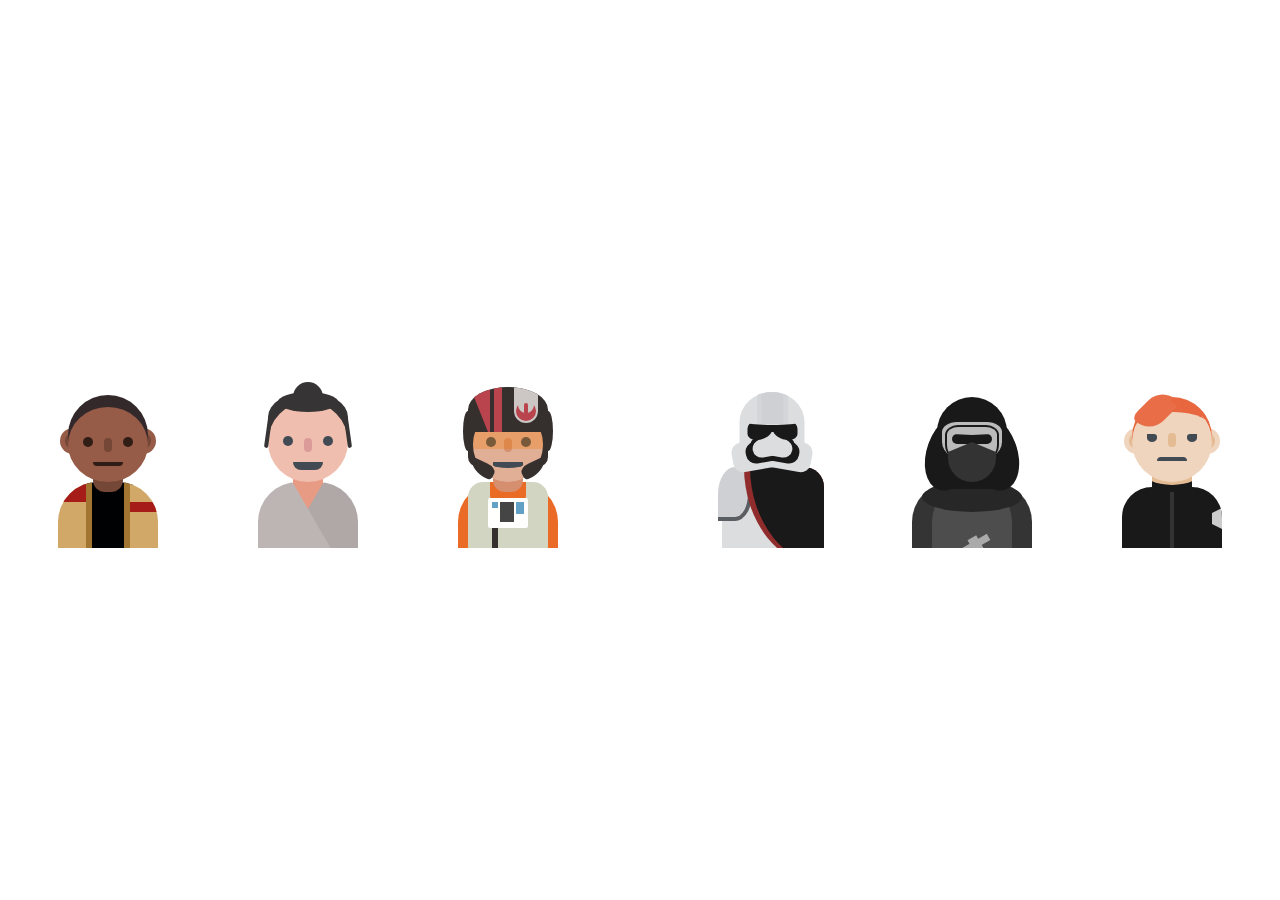
==== HTML/character.html @ 3e01f6a1 "updated" ====
<!DOCTYPE html>
<html lang="en" >
<head>
  <meta charset="UTF-8">
  <title>My Game</title>
  <link rel='stylesheet' href='https://fonts.googleapis.com/css?family=Passion+One:700'><link rel="stylesheet" href="../CSS/style.css">
  
</head>
<body>
   
    <section class="stripe" id="light">
        <div  class="container">
            
            <div class="person" id="finn"> 
                <div class="ear left"></div>
                <div class="ear right"></div>
                <div class="hair"></div>
                <div class="face">
                    <div class="eyes"></div>
                    <div class="nose"></div>
                    <div class="mouth"></div>
                </div>
                
                <div class="neck"></div>
                <div class="body">
                    <div class="jacket jacket-left"></div>
                    <div class="jacket jacket-right"></div>
                    
                </div>
            </div>
    
            <div class="person" id="rey" >
                <div class="hair"></div>
                <div class="face">
                    <div class="eyes"></div>
                    <div class="nose"></div>
                    <div class="mouth"></div>
                </div>
                <div class="hair-left"></div>
                <div class="hair-right"></div>
                <div class="bangs"></div>
                <div class="neck"></div>
                <div class="body">
                    <div class="fold-right"></div>
                    <div class="fold-left"></div>
                </div>
                <div class="lightsaber"></div>
            </div>
            
            <div class="person" id="poe">
                <div class="helmet-back"></div>
                <div class="face">
                    <div class="eyes"></div>
                    <div class="nose"></div>
                    <div class="mouth"></div>
                    <div class="visor"></div>
                </div>
                <div class="helmet">
                    <div class="helmet-triangle"></div>
                    <div class="helmet-ornament"></div>
                </div>
                <div class="helmet-face"></div>
                <div class="neck"></div>
                <div class="body"></div>
                <div class="flight-suit">
                    <div class="buttons">
                        <div class="b1"></div>
                        <div class="b2"></div>
                        <div class="b3"></div>
                    </div>
                    <div class="tube"></div>
                </div>
            </div>
        </div>
    </section>
    
    <section class="stripe" id="dark">
        <div class="container">
            
            <div class="person" id="phasma">
                <div class="body">
                    <div class="pauldron"></div>
                </div>
                <div class="cape"></div>
                <div class="chin"></div>
                <div class="helmet">
                    <div class="mouth">
                        <div class="mouth-plate"></div>
                    </div>
                    <div class="eyes"></div>
                    <div class="brow"></div>
                    <div class="helmet-stripe-holder">
                        <div class="helmet-stripe"></div>
                    </div>
                </div>
            </div>
            
            <div class="person" id="kylo">
                <div class="cloak"></div>
                <div class="body"></div>
                <div class="cloak-front"></div>
                <div class="hood">
                    <div class="hood-bottom"></div>
                </div>
                <div class="mask">
                    <div class="mask-breather">
                        <div class="mask-breather-bottom"></div>
                    </div>
                    <div class="mask-1"></div>
                    <div class="mask-2"></div>
                    <div class="eyes"></div>
                </div>			
                <div class="lightsaber"></div>
                <div class="hilt"></div>
            </div>
            
            <div class="person" id="hux">
                <div class="ear left"></div>
                <div class="ear right"></div>
                <div class="hair"></div>
                <div class="face">
                    <div class="hair-under"></div>
                    <div class="eyes"></div>
                    <div class="nose"></div>
                    <div class="mouth"></div>
                </div>
                <div class="pouf"></div>
                <div class="neck"></div>
                <div class="body">
                    <div class="patch"></div>
                </div>
            </div>
    
        </div>
    </section>

<footer>
  
</footer>
<!-- partial -->
 

</body>
</html>
---- CSS/style.css ----
html{
  height:100%
}
body{
  height:100%;
  background: url(https://78.media.tumblr.com/ab5d1b5e315a2eca8f7ceecbac7fd622/tumblr_oz2jfje5Jn1u6t6uao1_1280.jpg) center center no-repeat;
  background-size:cover;
  display:flex;
  justify-content:center;
  align-items:center;
  font-family:sans-serif;
  margin:0;
  overflow:hidden
}
.brand{  
  text-align:center;
  cursor:pointer;
}
.brand img{
  display:block;
  width:80vw;
  max-width:700px;
  height:auto;
  transition:0.2s
}
.brand a{
  display:block;
  font-family: 'Passion One';
  font-size:5em;
  color:#333;
  font-weight:800;
  text-decoration:none;
  background:rgba(0,0,40,0);
  padding:5px 15px;
  transition:0.4s
}.brand:hover a{  
  color:rgba(200,80,50,1);
  text-shadow:2px 5px 0 rgba(0,0,0,0.6)
}
/* Layout Stuff */
* {
  box-sizing: border-box;
}
.stripe {
  width: 100%;
  padding: 64px 32px;
  position: relative;
  height: 50vh;
  min-height: 324px;
  display: flex;
  justify-content: center;
  align-items: center;
}

.container {
  display: flex;
  justify-content: space-around;
  align-items: flex-end;
  width: 600px;
  margin: 0 auto;
  
  border-radius: 10px;
}
.person {
  width: 196px;
  height: 196px;
  position: relative;
  overflow: hidden;
}
/* Finn */
#finn .body {
  position: absolute;
  width: 100px;
  height: 150px;
  background: transparent;
  top: 130px;
  left: 50%;
  transform: translateX(-50%);
  border-radius: 40px;
  z-index: 1;
  overflow: hidden;
}
#finn .body:before {
  content: "";
  position: absolute;
  background: #000102;
  left: 50%;
  transform: translateX(-50%);
  width: 50%;
  height: 100%;
}
#finn .face {
  position: absolute;
  width: 80px;
  height: 75px;
  background: #965c48;
  border-radius: 50%;
  top: 55px;
  left: 50%;
  transform: translateX(-50%);
  z-index: 3;
}
#finn .hair {
  position: absolute;
  left: 50%;
  transform: translateX(-50%);
  top: 43px;
  width: 80px;
  height: 80px;
  background: #33292a;
  border-radius: 50%;
}
#finn .ear {
  position: absolute;
  background: #965c48;
  width: 26px;
  height: 26px;
  border-radius: 100%;
  left: 50px;
  top: 76px;
}
#finn .ear.right {
  left: 120px;
}
#finn .ear:before {
  content: "";
  position: absolute;
  top: 50%;
  left: 50%;
  transform: translate(-50%, -50%);
  width: 16px;
  height: 16px;
  background: #744737;
  border-radius: 100%;
}
#finn .neck {
  position: absolute;
  z-index: 2;
  width: 30px;
  height: 50px;
  border-radius: 12px;
  left: 50%;
  transform: translateX(-50%);
  top: 90px;
  background: #744737;
}
#finn .eyes {
  position: absolute;
  top: 30px;
  width: 10px;
  height: 10px;
  background: #2f1d16;
  border-radius: 50%;
  left: 25%;
  transform: translateX(-50%);
}
#finn .eyes:after {
  content: "";
  position: absolute;
  width: 10px;
  height: 10px;
  background: #2f1d16;
  top: 0;
  border-radius: 50%;
  right: -40px;
}
#finn .nose {
  position: absolute;
  left: 50%;
  transform: translateX(-50%);
  width: 8px;
  height: 14px;
  background: #744737;
  top: 31px;
  border-radius: 4px;
}
#finn .mouth {
  position: absolute;
  background: #2f1d16;
  width: 30px;
  height: 4px;
  border-radius: 0 0 5px 5px;
  top: 55px;
  left: 50%;
  transform: translateX(-50%);
}
#finn .jacket {
  background: #d1a868;
  position: absolute;
  top: 0;
  width: 30%;
  height: 100%;
}
#finn .jacket-left {
  left: 0;
}
#finn .jacket-right {
  right: 0;
}
#finn .jacket:after {
  content: "";
  width: 6px;
  position: absolute;
  top: 0;
  height: 110%;
  background: #a27631;
}
#finn .jacket-left:after {
  left: 100%;
  transform: translateX(-2px);
}
#finn .jacket-right:after {
  right: 100%;
  transform: translateX(2px);
}
#finn .jacket-left:before {
  content: "";
  background: #a61c19;
  position: absolute;
  top: 0;
  left: 0;
  width: 100%;
  height: 20px;
}
#finn .jacket-right:before {
  content: "";
  background: #a61c19;
  position: absolute;
  top: 20px;
  left: 0;
  width: 100%;
  height: 10px;
}
/* Rey */
#rey .body {
  position: absolute;
  width: 100px;
  height: 150px;
  background: transparent;
  top: 130px;
  left: 50%;
  transform: translateX(-50%);
  border-radius: 40px;
  z-index: 3;
  overflow: hidden;
}
#rey .fold-left {
  position: absolute;
  top: 0px;
  left: -30px;
  width: 100%;
  height: 100%;
  background: #bdb5b4;
  transform: rotate(-30deg);
}
#rey .fold-right {
  position: absolute;
  top: 0px;
  right: -30px;
  width: 100%;
  height: 100%;
  background: #b0a8a7;
  transform: rotate(30deg);
}
#rey .face {
  position: absolute;
  width: 80px;
  height: 80px;
  background: #f0beaf;
  border-radius: 50%;
  top: 50px;
  left: 50%;
  transform: translateX(-50%);
  z-index: 3;
}
#rey .hair {
  position: absolute;
  left: 50%;
  transform: translateX(-50%);
  top: 40px;
  width: 80px;
  height: 50px;
  background: #363435;
  border-radius: 50% 50% 0 0;
}
#rey .hair:before {
  content: "";
  position: absolute;
  width: 30px;
  height: 30px;
  border-radius: 50%;
  left: 50%;
  top: -10px;
  background: #363435;
  transform: translateX(-50%);
}
#rey .bangs {
  position: absolute;
  left: 50%;
  top: 40px;
  width: 60px;
  height: 20px;
  background: #363435;
  z-index: 4;
  transform: translateX(-50%);
  border-radius: 50% 50% 50% 50%;
}
#rey .hair-left {
  position: absolute;
  background: #363435;
  height: 30px;
  width: 4px;
  top: 66px;
  left: 56px;
  z-index: 6;
  border-radius: 0% 0% 5px 5px;
  transform: rotate(8deg);
}
#rey .hair-right {
  position: absolute;
  background: #363435;
  height: 30px;
  width: 4px;
  top: 66px;
  right: 56px;
  z-index: 6;
  border-radius: 0% 0% 5px 5px;
  transform: rotate(-8deg);
}
#rey .neck {
  position: absolute;
  z-index: 2;
  width: 30px;
  height: 60px;
  border-radius: 12px;
  left: 50%;
  transform: translateX(-50%);
  top: 110px;
  background: #e89b84;
}
#rey .eyes {
  position: absolute;
  top: 34px;
  width: 10px;
  height: 10px;
  background: #424b54;
  border-radius: 50%;
  left: 25%;
  transform: translateX(-50%);
}
#rey .eyes:after {
  content: "";
  position: absolute;
  width: 10px;
  height: 10px;
  background: #424b54;
  top: 0;
  border-radius: 50%;
  right: -40px;
}
#rey .nose {
  position: absolute;
  left: 50%;
  transform: translateX(-50%);
  width: 8px;
  height: 14px;
  background: #db9b99;
  top: 36px;
  border-radius: 4px;
}
#rey .mouth {
  position: absolute;
  background: #424b54;
  width: 30px;
  height: 8px;
  border-radius: 0 0 100px 100px;
  top: 60px;
  left: 50%;
  transform: translateX(-50%);
}
#rey .lightsaber {
  position: absolute;
  bottom: -30px;
  left: 30%;
  width: 10px;
  height: 0;
  background: #4fc3f7;
  z-index: 10;
  border-radius: 4px 4px 0 0;
  transform: rotate(30deg);
  animation-name: saber;
  animation-duration: 6s;
  animation-timing-function: linear;
  animation-delay: 1s;
  animation-direction: normal;
  animation-iteration-count: infinite;
  transform-origin: left bottom;
}
@keyframes saber {
  0% {
    height: 0;
  }
  5% {
    height: 160px;
  }
  55% {
    height: 160px;
  }
  60% {
    height: 0;
  }
  100% {
    height: 0;
  }
}
/* Poe */
#poe .body {
  position: absolute;
  width: 100px;
  height: 150px;
  background: #ea6b26;
  top: 130px;
  left: 50%;
  transform: translateX(-50%);
  border-radius: 40px;
  z-index: 1;
  overflow: hidden;
}
#poe .flight-suit {
  position: absolute;
  left: 50%;
  width: 80px;
  top: 130px;
  height: 150px;
  transform: translateX(-50%);
  background: #d2d5c2;
  z-index: 2;
  border-radius: 15px 15px 0 0;
  overflow: hidden;
}
#poe .flight-suit:before {
  content: "";
  position: absolute;
  top: 0;
  left: 50%;
  transform: translateX(-50%);
  width: 36px;
  height: 20px;
  background: #ea6b26;
  border-radius: 0 0 6px 6px;
}
#poe .flight-suit:after {
  content: "";
  position: absolute;
  top: 16px;
  left: 50%;
  transform: translateX(-50%);
  width: 40px;
  height: 30px;
  background: #fffffe;
  border-radius: 2px;
}
#poe .tube {
  position: absolute;
  background: #35302d;
  width: 6px;
  height: 40px;
  top: 30px;
  left: 24px;
}
#poe .buttons {
  position: absolute;
  width: 32px;
  height: 20px;
  top: 20px;
  left: 50%;
  transform: translateX(-50%);
  z-index: 10;
}
#poe .b1 {
  position: absolute;
  top: 0;
  left: 0;
  width: 6px;
  height: 6px;
  background: #61a1c5;
}
#poe .b2 {
  position: absolute;
  top: 0;
  left: 8px;
  width: 14px;
  height: 20px;
  background: #454545;
}
#poe .b3 {
  position: absolute;
  top: 0;
  right: 0;
  width: 8px;
  height: 12px;
  background: #61a1c5;
}
#poe .helmet {
  position: absolute;
  width: 80px;
  height: 45px;
  background: #35302d;
  border-radius: 50% 50% 0 0;
  top: 35px;
  left: 50%;
  transform: translateX(-50%);
  z-index: 4;
  overflow: hidden;
}
#poe .helmet:before {
  content: "";
  position: absolute;
  width: 8px;
  height: 100%;
  top: 0;
  left: 26px;
  background: #b9444d;
}
#poe .helmet:after {
  content: "";
  position: absolute;
  width: 24px;
  height: 80%;
  background: #ccc7c4;
  right: 10px;
  top: 0;
  border-radius: 0 0 12px 12px;
}
#poe .helmet-triangle {
  position: absolute;
  top: 0;
  left: 2px;
  width: 0;
  height: 0;
  border-style: solid;
  border-width: 0 20px 50px 0;
  border-color: transparent #b9444d transparent transparent;
}
#poe .helmet-back {
  position: absolute;
  width: 80px;
  height: 80px;
  background: #35302d;
  border-radius: 50% 50% 10px 10px;
  top: 35px;
  left: 50%;
  transform: translateX(-50%);
  z-index: 2;
}
#poe .helmet-back:before {
  content: "";
  position: absolute;
  bottom: 16px;
  width: 10px;
  height: 40px;
  border-radius: 50%;
  background: #35302d;
  left: -5px;
}
#poe .helmet-back:after {
  content: "";
  position: absolute;
  bottom: 16px;
  width: 10px;
  height: 40px;
  border-radius: 50%;
  background: #35302d;
  right: -5px;
}
#poe .helmet-face {
  position: absolute;
  width: 70px;
  height: 14px;
  left: 50%;
  transform: translateX(-50%);
  top: 110px;
  z-index: 10;
}
#poe .helmet-face:before {
  content: "";
  position: absolute;
  left: -3px;
  top: 0;
  width: 25px;
  height: 100%;
  background: #35302d;
  border-radius: 0 50% 5px 100%;
  transform: rotate(25deg);
}
#poe .helmet-face:after {
  content: "";
  position: absolute;
  right: -3px;
  top: 0;
  width: 25px;
  height: 100%;
  background: #35302d;
  border-radius: 50% 0 100% 5px;
  transform: rotate(-25deg);
}
#poe .helmet-ornament {
  position: absolute;
  background: #b9444d;
  width: 20px;
  height: 20px;
  border-radius: 50%;
  top: 14px;
  left: 48px;
  z-index: 10;
}
#poe .helmet-ornament:before {
  content: "";
  width: 16px;
  height: 16px;
  position: absolute;
  top: -4px;
  left: 50%;
  transform: translateX(-50%);
  background: #ccc7c4;
  border-radius: 50%;
}
#poe .helmet-ornament:after {
  content: "";
  position: absolute;
  top: 2px;
  left: 50%;
  transform: translateX(-50%);
  width: 4px;
  height: 16px;
  background: #b9444d;
  border-radius: 2px;
}
#poe .face {
  position: absolute;
  width: 70px;
  height: 75px;
  background: #e1ae96;
  border-radius: 50%;
  top: 55px;
  left: 50%;
  transform: translateX(-50%);
  z-index: 4;
  overflow: hidden;
}
#poe .visor {
  position: absolute;
  width: 100%;
  height: 22px;
  top: 20px;
  background: rgba(245, 124, 0, 0.3);
}
#poe .neck {
  position: absolute;
  z-index: 3;
  width: 30px;
  height: 50px;
  border-radius: 12px;
  left: 50%;
  transform: translateX(-50%);
  top: 90px;
  background: #d68f6e;
}
#poe .eyes {
  position: absolute;
  top: 30px;
  width: 10px;
  height: 10px;
  background: #424b54;
  border-radius: 50%;
  left: 25%;
  transform: translateX(-50%);
}
#poe .eyes:after {
  content: "";
  position: absolute;
  width: 10px;
  height: 10px;
  background: #424b54;
  top: 0;
  border-radius: 50%;
  right: -35px;
}
#poe .nose {
  position: absolute;
  left: 50%;
  transform: translateX(-50%);
  width: 8px;
  height: 14px;
  background: #d68f6e;
  top: 31px;
  border-radius: 4px;
}
#poe .mouth {
  position: absolute;
  background: #424b54;
  width: 30px;
  height: 6px;
  border-radius: 0 0 50% 50%;
  top: 55px;
  left: 50%;
  transform: translateX(-50%);
}
#poe .jacket {
  background: #ea6b26;
  position: absolute;
  top: 0;
  width: 30%;
  height: 100%;
}
#poe .jacket-left {
  left: 0;
}
#poe .jacket-right {
  right: 0;
}
#poe .jacket:after {
  content: "";
  width: 6px;
  position: absolute;
  top: 0;
  height: 110%;
  background: #9b400f;
}
#poe .jacket-left:after {
  left: 100%;
  transform: translateX(-2px);
}
#poe .jacket-right:after {
  right: 100%;
  transform: translateX(2px);
}
#poe .jacket-left:before {
  content: "";
  background: #a61c19;
  position: absolute;
  top: 0;
  left: 0;
  width: 100%;
  height: 20px;
}
#poe .jacket-right:before {
  content: "";
  background: #a61c19;
  position: absolute;
  top: 20px;
  left: 0;
  width: 100%;
  height: 10px;
}
/* Phasma */
#phasma .body {
  position: absolute;
  width: 100px;
  height: 170px;
  background: #dcdddf;
  top: 115px;
  left: 50%;
  transform: translateX(-50%);
  border-radius: 20px;
}
#phasma .cape {
  position: absolute;
  top: 115px;
  left: 70px;
  width: 80px;
  height: 100px;
  background: #902d2c;
  border-radius: 0 20px 0 100%;
  z-index: 5;
  overflow: hidden;
}
#phasma .cape:before {
  content: "";
  position: absolute;
  top: 0;
  left: 6px;
  width: 100%;
  height: 100%;
  background: #191919;
  border-radius: 0 20px 0 100%;
  z-index: 4;
}
#phasma .pauldron {
  position: absolute;
  left: -4px;
  top: 0px;
  width: 34px;
  height: 54px;
  background: #cfd0d3;
  border-radius: 50% 0 50% 0;
  border-right: 4px solid #5a5d62;
  border-bottom: 4px solid #5a5d62;
}
#phasma .helmet {
  position: absolute;
  top: 40px;
  left: 50%;
  transform: translateX(-50%);
  width: 65px;
  height: 60px;
  background: #dcdddf;
  border-radius: 50% 50% 0 0;
  z-index: 15;
}
#phasma .helmet-stripe-holder {
  position: absolute;
  width: 100%;
  height: 100%;
  overflow: hidden;
  border-radius: 50%;
  z-index: 10;
}
#phasma .helmet-stripe {
  position: absolute;
  top: 0;
  left: 50%;
  transform: translateX(-50%);
  width: 30px;
  height: 32px;
  background: #cfd0d3;
  border-left: 4px solid #d4d5d8;
  border-right: 4px solid #d4d5d8;
}
#phasma .chin {
  position: absolute;
  top: 86px;
  left: 50%;
  transform: translateX(-50%);
  width: 70px;
  height: 30px;
  z-index: 14;
}
#phasma .chin:before {
  content: "";
  position: absolute;
  left: -5px;
  top: 0;
  width: 100%;
  height: 100%;
  transform: rotate(-10deg);
  background: #dcdddf;
  border-radius: 10px;
}
#phasma .chin:after {
  content: "";
  position: absolute;
  right: -5px;
  top: 0;
  width: 100%;
  height: 100%;
  transform: rotate(10deg);
  background: #dcdddf;
  border-radius: 10px;
}
#phasma .eyes {
  position: absolute;
  background: #191919;
  height: 10px;
  width: 46px;
  top: 30px;
  left: 50%;
  transform: translateX(-50%);
  border-radius: 10px;
}
#phasma .eyes:before {
  content: "";
  position: absolute;
  left: -2px;
  top: 0;
  height: 18px;
  width: 25px;
  border-radius: 10px 0 100% 50%;
  background: #191919;
}
#phasma .eyes:after {
  content: "";
  position: absolute;
  right: -2px;
  top: 0;
  height: 18px;
  width: 25px;
  border-radius: 0 10px 50% 100%;
  background: #191919;
}
#phasma .brow {
  position: absolute;
  top: 28px;
  left: 50%;
  transform: translateX(-50%);
  width: 50px;
  height: 5px;
  border-radius: 50%;
  background: #dcdddf;
}
#phasma .mouth {
  position: absolute;
  top: 47px;
  left: 50%;
  transform: translateX(-50%);
  width: 50px;
  height: 22px;
}
#phasma .mouth:before {
  content: "";
  position: absolute;
  left: -2px;
  top: 0;
  width: 100%;
  height: 100%;
  background: #191919;
  transform: rotate(-10deg);
  border-radius: 10px;
}
#phasma .mouth:after {
  content: "";
  position: absolute;
  right: -2px;
  top: 0;
  width: 100%;
  height: 100%;
  background: #191919;
  transform: rotate(10deg);
  border-radius: 10px;
}
#phasma .mouth-plate {
  position: absolute;
  top: -1px;
  left: 50%;
  transform: translateX(-50%);
  width: 36px;
  height: 18px;
  z-index: 11;
}
#phasma .mouth-plate:before {
  content: "";
  position: absolute;
  left: -2px;
  top: 0;
  width: 100%;
  height: 100%;
  background: #dcdddf;
  transform: rotate(-10deg);
  border-radius: 10px;
}
#phasma .mouth-plate:after {
  content: "";
  position: absolute;
  right: -2px;
  top: 0;
  width: 100%;
  height: 100%;
  background: #dcdddf;
  transform: rotate(10deg);
  border-radius: 10px;
}
/* Emo Vader */
#kylo .body {
  position: absolute;
  width: 80px;
  height: 150px;
  background: #4d4d4d;
  top: 130px;
  left: 50%;
  transform: translateX(-50%);
  border-radius: 40px 40px 0 0;
  overflow: hidden;
}
#kylo .hood {
  position: absolute;
  background: #191919;
  top: 45px;
  left: 50%;
  transform: translateX(-50%);
  width: 70px;
  height: 80px;
  border-radius: 200px 200px 30px 30px;
}
#kylo .hood:before {
  content: "";
  position: absolute;
  width: 80px;
  height: 50px;
  border-radius: 50%;
  background: #191919;
  top: 30px;
  left: -25px;
  transform: rotate(-70deg);
}
#kylo .hood:after {
  content: "";
  position: absolute;
  width: 80px;
  height: 50px;
  border-radius: 50%;
  background: #191919;
  top: 30px;
  right: -25px;
  transform: rotate(70deg);
}
#kylo .hood-bottom {
  position: absolute;
  bottom: -12px;
  left: 50%;
  transform: translateX(-50%);
  width: 100%;
  height: 20px;
  background: #191919;
  border-radius: 10px;
}
#kylo .cloak-front {
  position: absolute;
  width: 100px;
  height: 30px;
  background: #272727;
  top: 130px;
  left: 50%;
  transform: translateX(-50%);
  border-radius: 50%;
}
#kylo .cloak {
  position: absolute;
  width: 120px;
  height: 150px;
  background: #343434;
  top: 130px;
  left: 50%;
  transform: translateX(-50%);
  border-radius: 40px 40px 0 0;
  overflow: hidden;
}
#kylo .mask {
  background: transparent;
  position: absolute;
  top: 70px;
  left: 50%;
  transform: translateX(-50%);
  width: 60px;
  height: 60px;
}
#kylo .mask-breather {
  position: absolute;
  top: 30px;
  left: 50%;
  transform: translateX(-50%);
  width: 48px;
  height: 30px;
  background: #333;
  z-index: 1;
  border-radius: 0px 0px 100px 100px;
}
#kylo .mask-breather:before {
  content: "";
  position: absolute;
  left: 0;
  bottom: 100%;
  width: 0;
  height: 0;
  border-style: solid;
  border-width: 0 24px 10px 24px;
  border-color: transparent transparent #333 transparent;
}
#kylo .mask-1 {
  position: absolute;
  width: 60px;
  height: 40px;
  background: #bbb;
  top: 0;
  left: 0;
  border-radius: 50% 50% 100% 100%;
}
#kylo .mask-2 {
  position: absolute;
  width: 54px;
  height: 40px;
  background: #bbb;
  border-top: 2px solid #191919;
  border-left: 2px solid #191919;
  border-right: 2px solid #191919;
  top: 3px;
  left: 3px;
  border-radius: 50% 50% 100% 100%;
}
#kylo .eyes {
  position: absolute;
  width: 40px;
  height: 10px;
  border-radius: 10px;
  background: #191919;
  top: 12px;
  left: 50%;
  transform: translateX(-50%);
}
#kylo .eyes:before {
  content: "";
  position: absolute;
  left: 0;
  top: 0;
  width: 0;
  height: 0;
  border-style: solid;
  border-width: 1px 20px 0 20px;
  border-color: #bbb transparent transparent transparent;
}
#kylo .lightsaber {
  position: absolute;
  bottom: -40px;
  right: 33%;
  width: 10px;
  height: 0;
  background: #e53935;
  z-index: 10;
  border-radius: 50% 50% 0 0;
  transform: rotate(-30deg);
  animation-name: saber;
  animation-duration: 6s;
  animation-timing-function: linear;
  animation-delay: 1s;
  animation-direction: normal;
  animation-iteration-count: infinite;
  transform-origin: left bottom;
}
#kylo .hilt {
  position: absolute;
  bottom: -40px;
  right: 33%;
  width: 10px;
  height: 55px;
  background: #aaa;
  z-index: 10;
  border-radius: 0;
  transform: rotate(-30deg);
  transform-origin: left bottom;
}
#kylo .hilt:before {
  content: "";
  position: absolute;
  top: 4px;
  left: 50%;
  transform: translateX(-50%);
  background: #aaa;
  height: 7px;
  width: 30px;
  z-index: 2;
}
#kylo .hilt:after {
  content: "";
  position: absolute;
  top: 5px;
  left: 50%;
  transform: translateX(-50%);
  background: #e53935;
  height: 5px;
  width: 0;
  z-index: 1;
  border-radius: 40%;
  animation-name: crossguard;
  animation-duration: 6s;
  animation-timing-function: linear;
  animation-delay: 1s;
  animation-direction: normal;
  animation-iteration-count: infinite;
  transform-origin: left bottom;
}
@keyframes saber {
  0% {
    height: 0;
  }
  5% {
    height: 200px;
  }
  55% {
    height: 200px;
  }
  60% {
    height: 0;
  }
  100% {
    height: 0;
  }
}
@keyframes crossguard {
  0% {
    width: 0;
  }
  5% {
    width: 66px;
  }
  55% {
    width: 66px;
  }
  60% {
    width: 0;
  }
  100% {
    width: 0;
  }
}
/* Hux */
#hux .body {
  position: absolute;
  width: 100px;
  height: 150px;
  background: #191919;
  top: 135px;
  left: 50%;
  transform: translateX(-50%);
  border-radius: 30px;
  z-index: 1;
  overflow: hidden;
}
#hux .body:after {
  content: "";
  position: absolute;
  bottom: 0;
  left: 50%;
  transform: translateX(-50%);
  height: 100%;
  width: 4px;
  background: #333;
}
#hux .patch {
  position: absolute;
  left: 100%;
  transform: translateX(-10px);
  top: 20px;
  width: 20px;
  height: 11.55px;
  background-color: #ccc;
  margin: 5.77px 0;
}
#hux .patch:before, #hux .patch:after {
  content: "";
  position: absolute;
  width: 0;
  border-left: 10px solid transparent;
  border-right: 10px solid transparent;
}
#hux .patch:before {
  bottom: 100%;
  border-bottom: 5.77px solid #ccc;
}
#hux .patch:after {
  top: 100%;
  width: 0;
  border-top: 5.77px solid #ccc;
}
#hux .hair {
  position: absolute;
  width: 80px;
  height: 80px;
  left: 50%;
  transform: translateX(-50%);
  top: 45px;
  background: #e8673f;
  border-radius: 50%;
}
#hux .hair-under {
  position: absolute;
  width: 100%;
  height: 20px;
  right: -12px;
  top: 0;
  border-radius: 50%;
  background: #e8673f;
}
#hux .hair-under:before {
  content: "";
  position: absolute;
  width: 100%;
  height: 40px;
  background: #efd5bd;
  border-radius: 50%;
  top: 10px;
  right: 10px;
}
#hux .pouf {
  position: absolute;
  width: 44px;
  height: 25px;
  border-radius: 100% 100px;
  left: 60px;
  top: 46px;
  background: #e96e48;
  z-index: 3;
  transform: rotate(-45deg);
}
#hux .pouf:after {
  content: "";
  position: absolute;
  left: 44px;
  width: 5px;
  height: 34px;
  background: #e8673f;
  top: 15px;
  transform: rotate(-20deg);
}
#hux .face {
  position: absolute;
  width: 80px;
  height: 80px;
  background: #efd5bd;
  border-radius: 50%;
  top: 50px;
  left: 50%;
  transform: translateX(-50%);
  z-index: 3;
  overflow: hidden;
}
#hux .ear {
  position: absolute;
  background: #efd5bd;
  width: 26px;
  height: 26px;
  border-radius: 100%;
  left: 50px;
  top: 76px;
}
#hux .ear.right {
  left: 120px;
}
#hux .ear:before {
  content: "";
  position: absolute;
  top: 50%;
  left: 50%;
  transform: translate(-50%, -50%);
  width: 16px;
  height: 16px;
  background: #e5bb94;
  border-radius: 100%;
}
#hux .neck {
  position: absolute;
  z-index: 2;
  width: 40px;
  height: 50px;
  left: 50%;
  transform: translateX(-50%);
  top: 90px;
  background: #191919;
  overflow: hidden;
}
#hux .neck:before {
  content: "";
  position: absolute;
  left: 50%;
  transform: translateX(-50%);
  top: 13px;
  width: 60px;
  height: 30px;
  background: #e5bb94;
  border-radius: 50%;
}
#hux .eyes {
  position: absolute;
  top: 32px;
  width: 10px;
  height: 8px;
  background: #424b54;
  border-radius: 0 3px 50% 50%;
  left: 25%;
  transform: translateX(-50%);
}
#hux .eyes:after {
  content: "";
  position: absolute;
  width: 10px;
  height: 8px;
  background: #424b54;
  top: 0;
  border-radius: 3px 0 50% 50%;
  right: -40px;
}
#hux .nose {
  position: absolute;
  left: 50%;
  transform: translateX(-50%);
  width: 8px;
  height: 14px;
  background: #e5bb94;
  top: 31px;
  border-radius: 4px;
}
#hux .mouth {
  position: absolute;
  background: #424b54;
  width: 30px;
  height: 4px;
  border-radius: 5px 5px 0 0;
  top: 55px;
  left: 50%;
  transform: translateX(-50%);
}
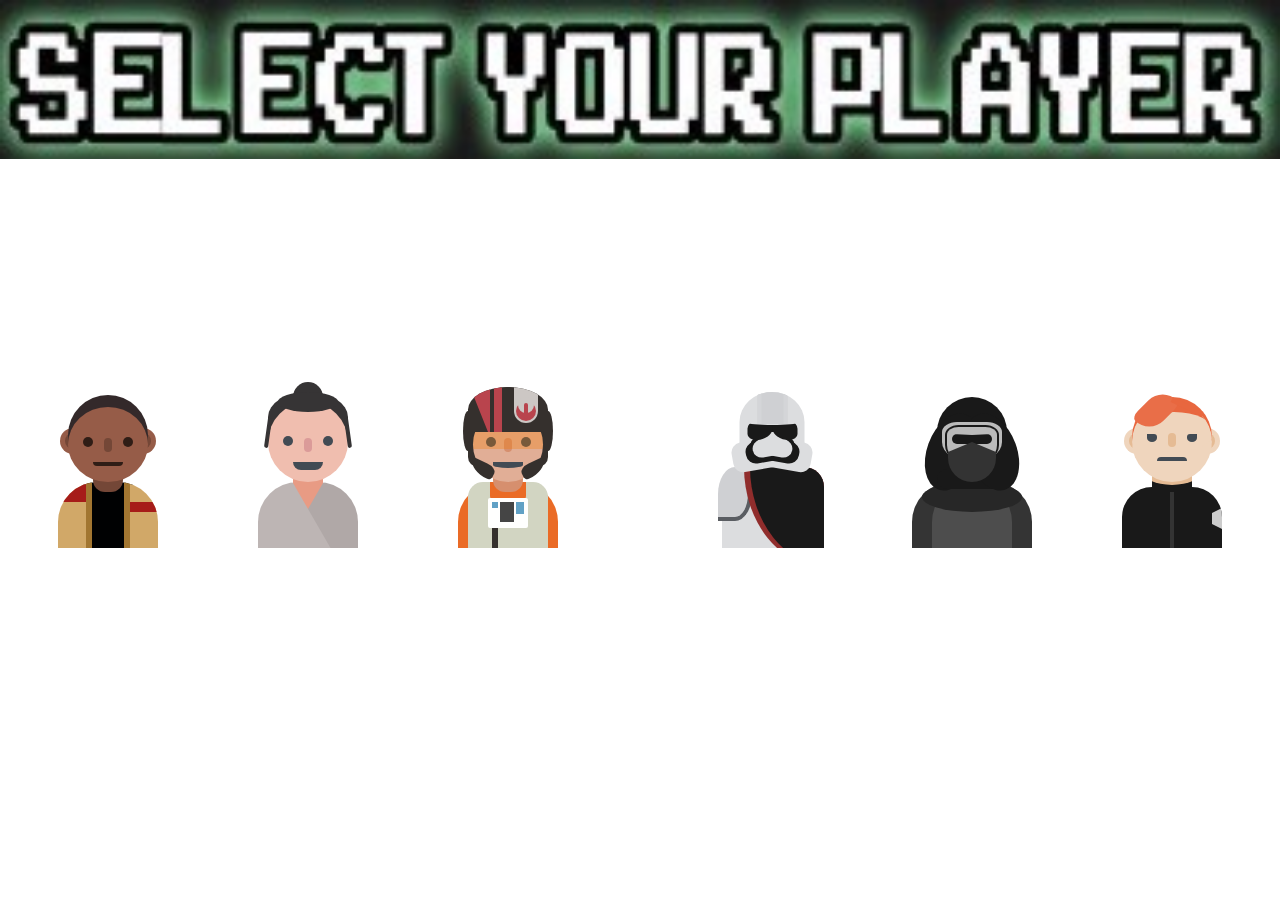
==== commit 03d03f68: "updated" ====
--- a/HTML/character.html
+++ b/HTML/character.html
@@ -4,139 +4,144 @@
   <meta charset="UTF-8">
   <title>My Game</title>
   <link rel='stylesheet' href='https://fonts.googleapis.com/css?family=Passion+One:700'><link rel="stylesheet" href="../CSS/style.css">
-  
-</head>
+    </head>
+    
+
 <body>
-   
-    <section class="stripe" id="light">
-        <div  class="container">
-            
-            <div class="person" id="finn"> 
-                <div class="ear left"></div>
-                <div class="ear right"></div>
-                <div class="hair"></div>
-                <div class="face">
-                    <div class="eyes"></div>
-                    <div class="nose"></div>
-                    <div class="mouth"></div>
-                </div>
-                
-                <div class="neck"></div>
-                <div class="body">
-                    <div class="jacket jacket-left"></div>
-                    <div class="jacket jacket-right"></div>
-                    
-                </div>
-            </div>
-    
-            <div class="person" id="rey" >
-                <div class="hair"></div>
-                <div class="face">
-                    <div class="eyes"></div>
-                    <div class="nose"></div>
-                    <div class="mouth"></div>
-                </div>
-                <div class="hair-left"></div>
-                <div class="hair-right"></div>
-                <div class="bangs"></div>
-                <div class="neck"></div>
-                <div class="body">
-                    <div class="fold-right"></div>
-                    <div class="fold-left"></div>
-                </div>
-                <div class="lightsaber"></div>
+<img src="../Images/player select.jpg" alt="">
+
+<section class="stripe" id="light">
+    <div  class="container">
+        
+        <div class="person" id="finn"> 
+            <div class="ear left"></div>
+            <div class="ear right"></div>
+            <div class="hair"></div>
+            <div class="face">
+                <div class="eyes"></div>
+                <div class="nose"></div>
+                <div class="mouth"></div>
             </div>
             
-            <div class="person" id="poe">
-                <div class="helmet-back"></div>
-                <div class="face">
-                    <div class="eyes"></div>
-                    <div class="nose"></div>
-                    <div class="mouth"></div>
-                    <div class="visor"></div>
+            <div class="neck"></div>
+            <a href="../HTML/first.html" class="body">
+                <div class="jacket jacket-left"></div>
+                <div class="jacket jacket-right"></div>
+                
+            </a>
+        </div>
+
+        <div class="person" id="rey" >
+            <div class="hair"></div>
+            <div class="face">
+                <div class="eyes"></div>
+                <div class="nose"></div>
+                <div class="mouth"></div>
+            </div>
+            <div class="hair-left"></div>
+            <div class="hair-right"></div>
+            <div class="bangs"></div>
+            <div class="neck"></div>
+            <a href="#" class="body">
+                <div class="fold-right"></div>
+                <div class="fold-left"></div>
+            </a>
+           
+        </div>
+        
+        <div class="person" id="poe">
+            <div class="helmet-back"></div>
+            <div class="face">
+                <div class="eyes"></div>
+                <div class="nose"></div>
+                <div class="mouth"></div>
+                <div class="visor"></div>
+            </div>
+            <div class="helmet">
+                <div class="helmet-triangle"></div>
+                <div class="helmet-ornament"></div>
+            </div>
+            <div class="helmet-face"></div>
+            <div class="neck"></div>
+            <a href="#" class="body"></a>
+            <div class="flight-suit">
+                <div class="buttons">
+                    <div class="b1"></div>
+                    <div class="b2"></div>
+                    <div class="b3"></div>
                 </div>
-                <div class="helmet">
-                    <div class="helmet-triangle"></div>
-                    <div class="helmet-ornament"></div>
+                <a href="#" class="tube"></a>
+            </div>
+        </div>
+    </div>
+</section>
+
+<section class="stripe" id="dark">
+    <div class="container">
+        
+        <div class="person" id="phasma">
+            <a href="#" class="body">
+                <div class="pauldron"></div>
+            </a>
+            <div class="cape"></div>
+            <div class="chin"></div>
+            <div class="helmet">
+                <div class="mouth">
+                    <div class="mouth-plate"></div>
                 </div>
-                <div class="helmet-face"></div>
-                <div class="neck"></div>
-                <div class="body"></div>
-                <div class="flight-suit">
-                    <div class="buttons">
-                        <div class="b1"></div>
-                        <div class="b2"></div>
-                        <div class="b3"></div>
-                    </div>
-                    <div class="tube"></div>
+                <div class="eyes"></div>
+                <div class="brow"></div>
+                <div class="helmet-stripe-holder">
+                    <div class="helmet-stripe"></div>
                 </div>
             </div>
         </div>
-    </section>
-    
-    <section class="stripe" id="dark">
-        <div class="container">
+        
+        <div class="person" id="kylo">
+            <div class="cloak"></div>
+            <a href="#" class="body"></a>
+            <div class="cloak-front"></div>
+            <div class="hood">
+                <div class="hood-bottom"></div>
+            </div>
+            <div class="mask">
+                <div class="mask-breather">
+                    <div class="mask-breather-bottom"></div>
+                </div>
+                <div class="mask-1"></div>
+                <div class="mask-2"></div>
+                <div class="eyes"></div>
+            </div>			
             
-            <div class="person" id="phasma">
-                <div class="body">
-                    <div class="pauldron"></div>
-                </div>
-                <div class="cape"></div>
-                <div class="chin"></div>
-                <div class="helmet">
-                    <div class="mouth">
-                        <div class="mouth-plate"></div>
-                    </div>
-                    <div class="eyes"></div>
-                    <div class="brow"></div>
-                    <div class="helmet-stripe-holder">
-                        <div class="helmet-stripe"></div>
-                    </div>
-                </div>
+            
+        </div>
+        
+        <div class="person" id="hux">
+            <div class="ear left"></div>
+            <div class="ear right"></div>
+            <div class="hair"></div>
+            <div class="face">
+                <div class="hair-under"></div>
+                <div class="eyes"></div>
+                <div class="nose"></div>
+                <div class="mouth"></div>
             </div>
-            
-            <div class="person" id="kylo">
-                <div class="cloak"></div>
-                <div class="body"></div>
-                <div class="cloak-front"></div>
-                <div class="hood">
-                    <div class="hood-bottom"></div>
-                </div>
-                <div class="mask">
-                    <div class="mask-breather">
-                        <div class="mask-breather-bottom"></div>
-                    </div>
-                    <div class="mask-1"></div>
-                    <div class="mask-2"></div>
-                    <div class="eyes"></div>
-                </div>			
-                <div class="lightsaber"></div>
-                <div class="hilt"></div>
-            </div>
-            
-            <div class="person" id="hux">
-                <div class="ear left"></div>
-                <div class="ear right"></div>
-                <div class="hair"></div>
-                <div class="face">
-                    <div class="hair-under"></div>
-                    <div class="eyes"></div>
-                    <div class="nose"></div>
-                    <div class="mouth"></div>
-                </div>
-                <div class="pouf"></div>
-                <div class="neck"></div>
-                <div class="body">
-                    <div class="patch"></div>
-                </div>
-            </div>
-    
+            <div class="pouf"></div>
+            <div class="neck"></div>
+            <a href="#" class="body">
+                <div class="patch"></div>
+            </a>
         </div>
-    </section>
+
+    </div>
+</section>
 
 <footer>
-  
+
 </footer>
+    
+
+
 <!-- partial -->
  
 
--- a/CSS/style.css
+++ b/CSS/style.css
@@ -1399,5 +1399,24 @@
 }
 
 
+@keyframes blink {
+  0% {
+      opacity:1;
+  }
+  50% {
+      opacity:0;
+  }
+  100% {
+      opacity:1;
+  }
+} 
+img {
+  -moz-animation: blink normal 2s infinite ease-in-out; /* Firefox */
+  -webkit-animation: blink normal 2s infinite ease-in-out; /* Webkit */
+  -ms-animation: blink normal 2s infinite ease-in-out; /* IE */
+  animation: blink normal 2s infinite ease-in-out; /* Opera and prob css3 final iteration */
+  width: 100%;
+  position: absolute;
+  top: 0%;
+}
 
-
